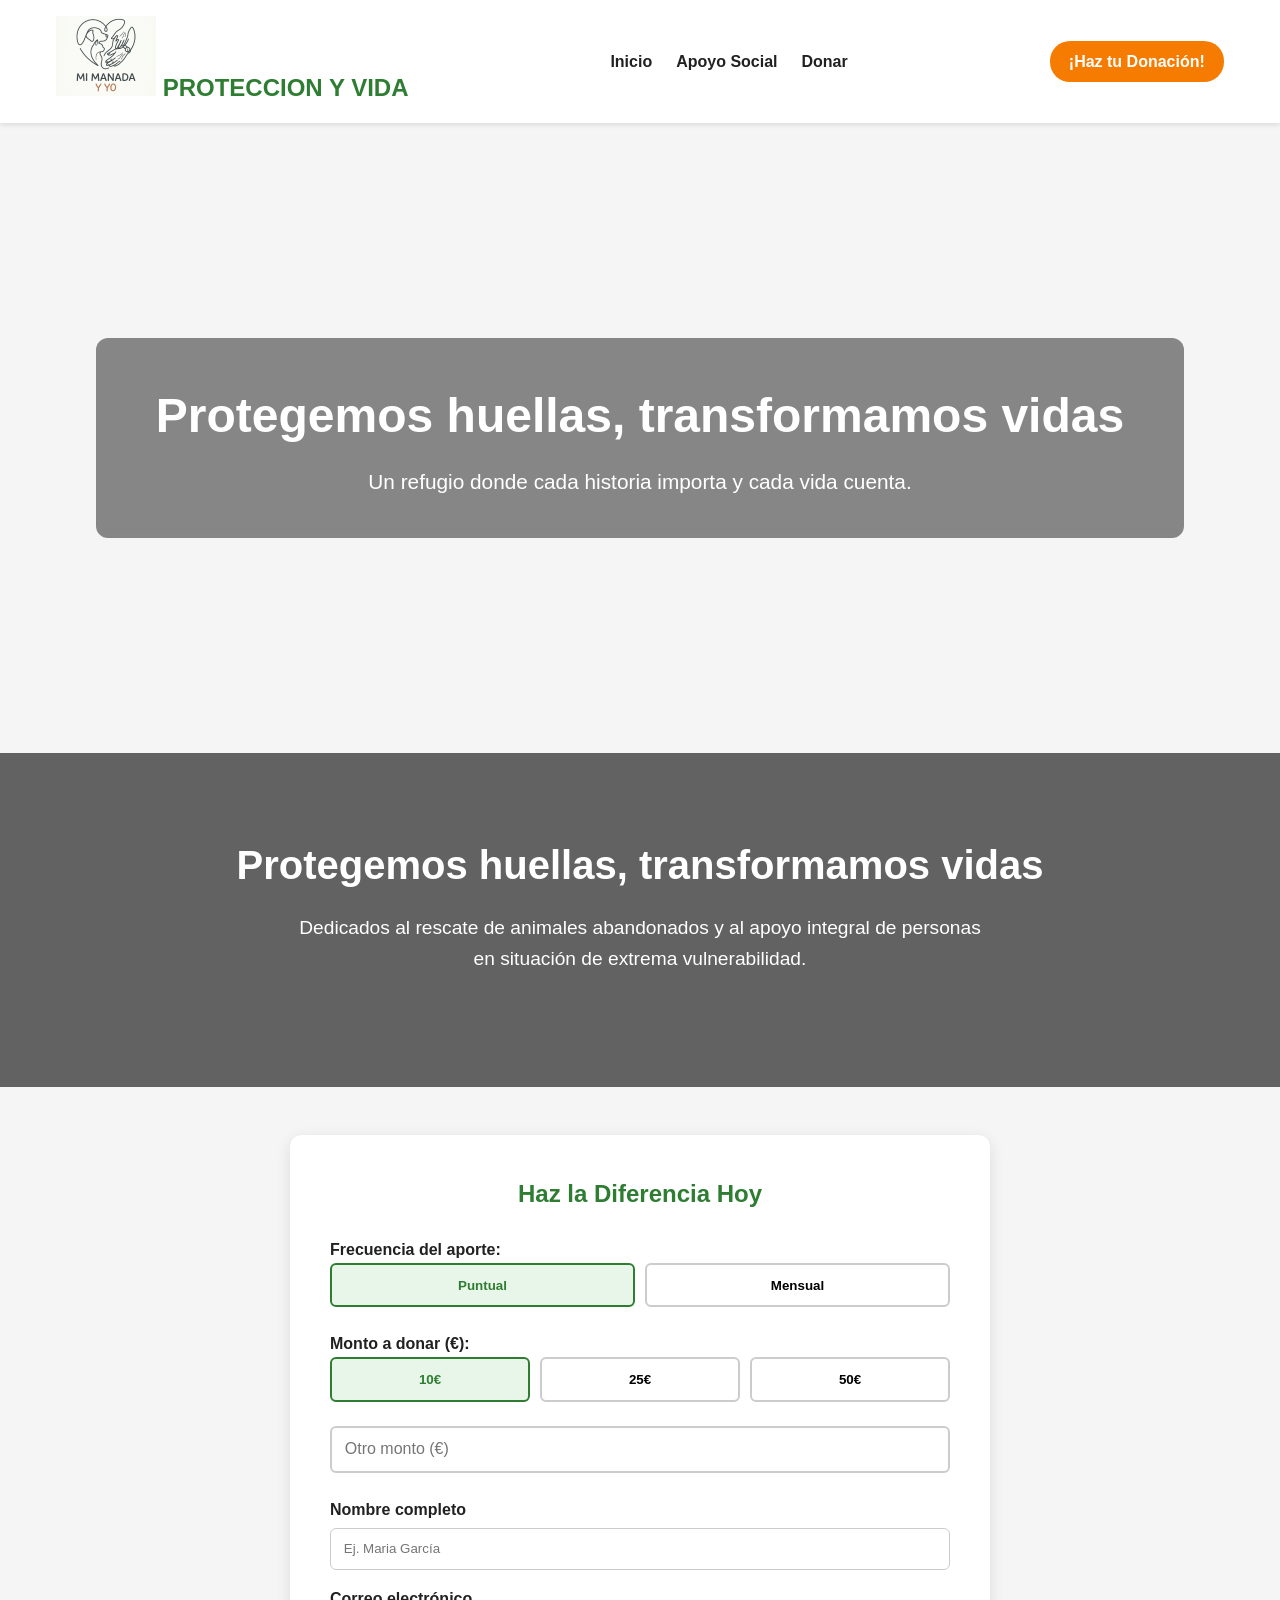
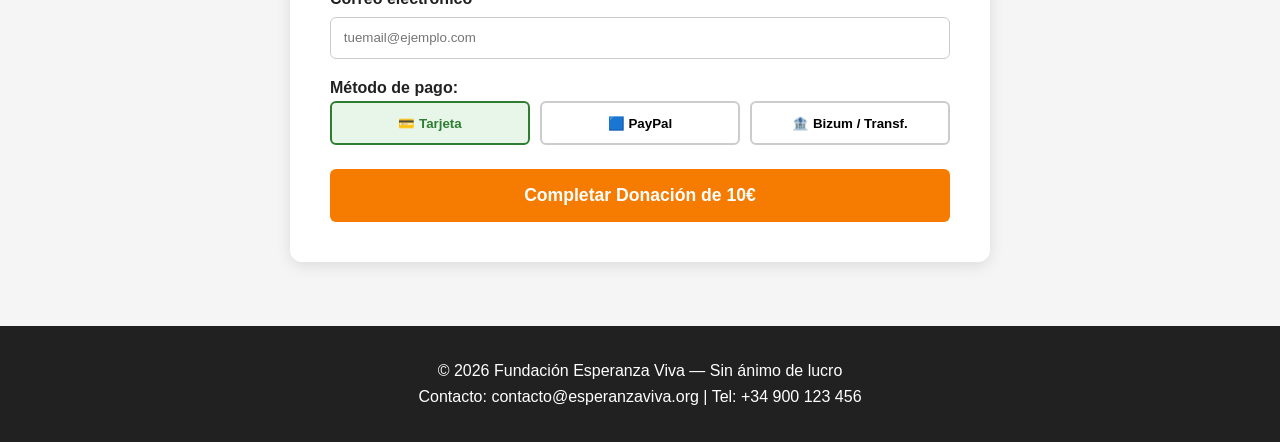
==== donaciones.html @ 2d6a024a "Hero con fondo gato1 en index" ====
<html lang="es">
<head>
  <meta charset="UTF-8">
  <meta name="viewport" content="width=device-width, initial-scale=1.0">
  <title>Fundación Mi Manada y Yo  </title>
  <style>
    :root {
      --primary: #2e7d32;
      --secondary: #0288d1;
      --accent: #f57c00;
      --dark: #212121;
      --light: #f5f5f5;
      --border: #cccccc;
    }

    * { box-sizing: border-box; margin: 0; padding: 0; font-family: 'Segoe UI', Tahoma, Geneva, Verdana, sans-serif; }
    body { line-height: 1.6; color: var(--dark); background-color: var(--light); }

    /* Header & Nav */
    header { background: white; box-shadow: 0 2px 5px rgba(0,0,0,0.1); position: sticky; top: 0; z-index: 100; }
    .nav-container { display: flex; justify-content: space-between; align-items: center; max-width: 1200px; margin: 0 auto; padding: 1rem; }
    .logo { font-size: 1.5rem; font-weight: bold; color: var(--primary); }
    .nav-links { display: flex; list-style: none; gap: 1.5rem; }
    .nav-links a { text-decoration: none; color: var(--dark); font-weight: 600; }
    .btn-donate { background: var(--accent); color: white; padding: 0.5rem 1.2rem; border-radius: 20px; text-decoration: none; font-weight: bold; }

    /* Hero Section */
    .hero { background: linear-gradient(rgba(0,0,0,0.6), rgba(0,0,0,0.6)), url('<img src="/imagen/manada.png" alt="Mi Manada y Yo - Imagen de la comunidad" class="hero-img">:/images/manada.png') center/cover; color: white; padding: 5rem 1rem; text-align: center; }
    .hero h1 { font-size: 2.5rem; margin-bottom: 1rem; }
    .hero p { font-size: 1.2rem; max-width: 700px; margin: 0 auto 2rem; }

    /* Programas / Pilares */
    .section-title { text-align: center; margin: 3rem 0 1.5rem; font-size: 2rem; color: var(--primary); }
    .cards-container { display: grid; grid-template-columns: repeat(auto-fit, minmax(280px, 1fr)); gap: 2rem; max-width: 1200px; margin: 0 auto; padding: 0 1rem; }
    .card { background: white; border-radius: 8px; overflow: hidden; box-shadow: 0 4px 6px rgba(0,0,0,0.1); text-align: center; padding: 1.5rem; }
    .card-icon { font-size: 2.5rem; margin-bottom: 1rem; }
    .card h3 { color: var(--dark); margin-bottom: 0.5rem; }

    /* Formulario de Donaciones */
    .donation-section { background: white; max-width: 700px; margin: 3rem auto; padding: 2.5rem; border-radius: 12px; box-shadow: 0 4px 15px rgba(0,0,0,0.1); }
    .freq-selector, .amount-selector, .payment-selector { display: flex; gap: 10px; margin-bottom: 1.5rem; }
    
    .btn-opt { flex: 1; padding: 0.8rem; border: 2px solid var(--border); background: white; font-weight: bold; border-radius: 6px; cursor: pointer; text-align: center; }
    .btn-opt.active { border-color: var(--primary); background-color: #e8f5e9; color: var(--primary); }
    
    .custom-amount { width: 100%; padding: 0.8rem; margin-bottom: 1.5rem; border: 2px solid var(--border); border-radius: 6px; font-size: 1rem; }
    
    .form-group { margin-bottom: 1rem; }
    .form-group label { display: block; margin-bottom: 0.3rem; font-weight: 600; }
    .form-group input { width: 100%; padding: 0.8rem; border: 1px solid var(--border); border-radius: 6px; }

    .btn-submit { width: 100%; background: var(--accent); color: white; padding: 1rem; border: none; border-radius: 6px; font-size: 1.1rem; font-weight: bold; cursor: pointer; transition: background 0.3s; }
    .btn-submit:hover { background: #e66900; }

    #success-message { display: none; margin-top: 1rem; padding: 1rem; background: #d4edda; color: #155724; border-radius: 6px; text-align: center; font-weight: bold; }

    /* Footer */
    footer { background: var(--dark); color: white; text-align: center; padding: 2rem 1rem; margin-top: 4rem; }
    /* Hero con imagen de fondo */
#hero {
    background-image: url("imagen/gato1.png");
    background-size: cover;
    background-position: center;
    background-repeat: no-repeat;
    height: 70vh;
    display: flex;
    align-items: center;
    justify-content: center;
    position: relative;
}

/* Capa oscura para que el texto se lea bien */
.hero-overlay {
    background: rgba(0, 0, 0, 0.45);
    padding: 40px 60px;
    border-radius: 12px;
    text-align: center;
    color: white;
    backdrop-filter: blur(3px);
}

/* Título */
#hero h1 {
    font-size: 3rem;
    margin-bottom: 10px;
    font-weight: 700;
}

/* Subtítulo */
#hero p {
    font-size: 1.3rem;
    margin: 0;
}

  </style>
</head>
<body>

  <header>
    <div class="nav-container">
      
      <div class="logo"><img src="/imagen/logo_1.png" alt="Nombre de la Empresa" width="100" height="auto"> PROTECCION Y VIDA</div>
      <ul class="nav-links">
        <li><a href="#index">Inicio</a></li>
        <li><a href="#social">Apoyo Social</a></li>
        <li><a href="#donaciones">Donar</a></li>
      </ul>
      <a href="#donaciones" class="btn-donate">¡Haz tu Donación!</a>
    </div>
  </header>
  <section id="hero">
    <div class="hero-overlay">
        <h1>Protegemos huellas, transformamos vidas</h1>
        <p>Un refugio donde cada historia importa y cada vida cuenta.</p>
    </div>
</section>


  <section class="hero">
    <h1>Protegemos huellas, transformamos vidas</h1>
    <p>Dedicados al rescate de animales abandonados y al apoyo integral de personas en situación de extrema vulnerabilidad.</p>
  </section>

  <section class="donation-section" id="donaciones">
    <h2 style="text-align: center; color: var(--primary); margin-bottom: 1.5rem;">Haz la Diferencia Hoy</h2>
    
    <form id="donation-form" onsubmit="procesarDonacion(event)">
      <label style="font-weight: bold;">Frecuencia del aporte:</label>
      <div class="freq-selector">
        <button type="button" class="btn-opt active" onclick="setFrecuencia(this)">Puntual</button>
        <button type="button" class="btn-opt" onclick="setFrecuencia(this)">Mensual</button>
      </div>

      <label style="font-weight: bold;">Monto a donar (€):</label>
      <div class="amount-selector">
        <button type="button" class="btn-opt active" onclick="setMonto(this, 10)">10€</button>
        <button type="button" class="btn-opt" onclick="setMonto(this, 25)">25€</button>
        <button type="button" class="btn-opt" onclick="setMonto(this, 50)">50€</button>
      </div>
      <input type="number" id="monto-personalizado" class="custom-amount" placeholder="Otro monto (€)" min="1">

      <div class="form-group">
        <label for="nombre">Nombre completo</label>
        <input type="text" id="nombre" required placeholder="Ej. Maria García">
      </div>
      <div class="form-group">
        <label for="email">Correo electrónico</label>
        <input type="email" id="email" required placeholder="tuemail@ejemplo.com">
      </div>

      <label style="font-weight: bold;">Método de pago:</label>
      <div class="payment-selector">
        <button type="button" class="btn-opt active" onclick="setMetodo(this)">💳 Tarjeta</button>
        <button type="button" class="btn-opt" onclick="setMetodo(this)">🟦 PayPal</button>
        <button type="button" class="btn-opt" onclick="setMetodo(this)">🏦 Bizum / Transf.</button>
      </div>

      <button type="submit" class="btn-submit" id="submit-btn">Completar Donación de 10€</button>
    </form>

    <div id="success-message">
      ¡Muchas gracias por tu generosidad! Tu ayuda llega directo a quienes más lo necesitan. ❤️
    </div>
  </section>

  <footer>
    <p>&copy; 2026 Fundación Esperanza Viva — Sin ánimo de lucro</p>
    <p>Contacto: contacto@esperanzaviva.org | Tel: +34 900 123 456</p>
  </footer>

  <script>
    let montoSeleccionado = 10;

    function setFrecuencia(elemento) {
      document.querySelectorAll('.freq-selector .btn-opt').forEach(btn => btn.classList.remove('active'));
      elemento.classList.add('active');
    }

    function setMonto(elemento, valor) {
      document.querySelectorAll('.amount-selector .btn-opt').forEach(btn => btn.classList.remove('active'));
      elemento.classList.add('active');
      document.getElementById('monto-personalizado').value = '';
      montoSeleccionado = valor;
      actualizarBoton();
    }

    document.getElementById('monto-personalizado').addEventListener('input', (e) => {
      document.querySelectorAll('.amount-selector .btn-opt').forEach(btn => btn.classList.remove('active'));
      montoSeleccionado = e.target.value || 0;
      actualizarBoton();
    });

    function setMetodo(elemento) {
      document.querySelectorAll('.payment-selector .btn-opt').forEach(btn => btn.classList.remove('active'));
      elemento.classList.add('active');
    }

    function actualizarBoton() {
      document.getElementById('submit-btn').innerText = `Completar Donación de ${montoSeleccionado}€`;
    }

    function procesarDonacion(event) {
      event.preventDefault();
      document.getElementById('donation-form').style.display = 'none';
      document.getElementById('success-message').style.display = 'block';
    }
  </script>

</body>
</html>
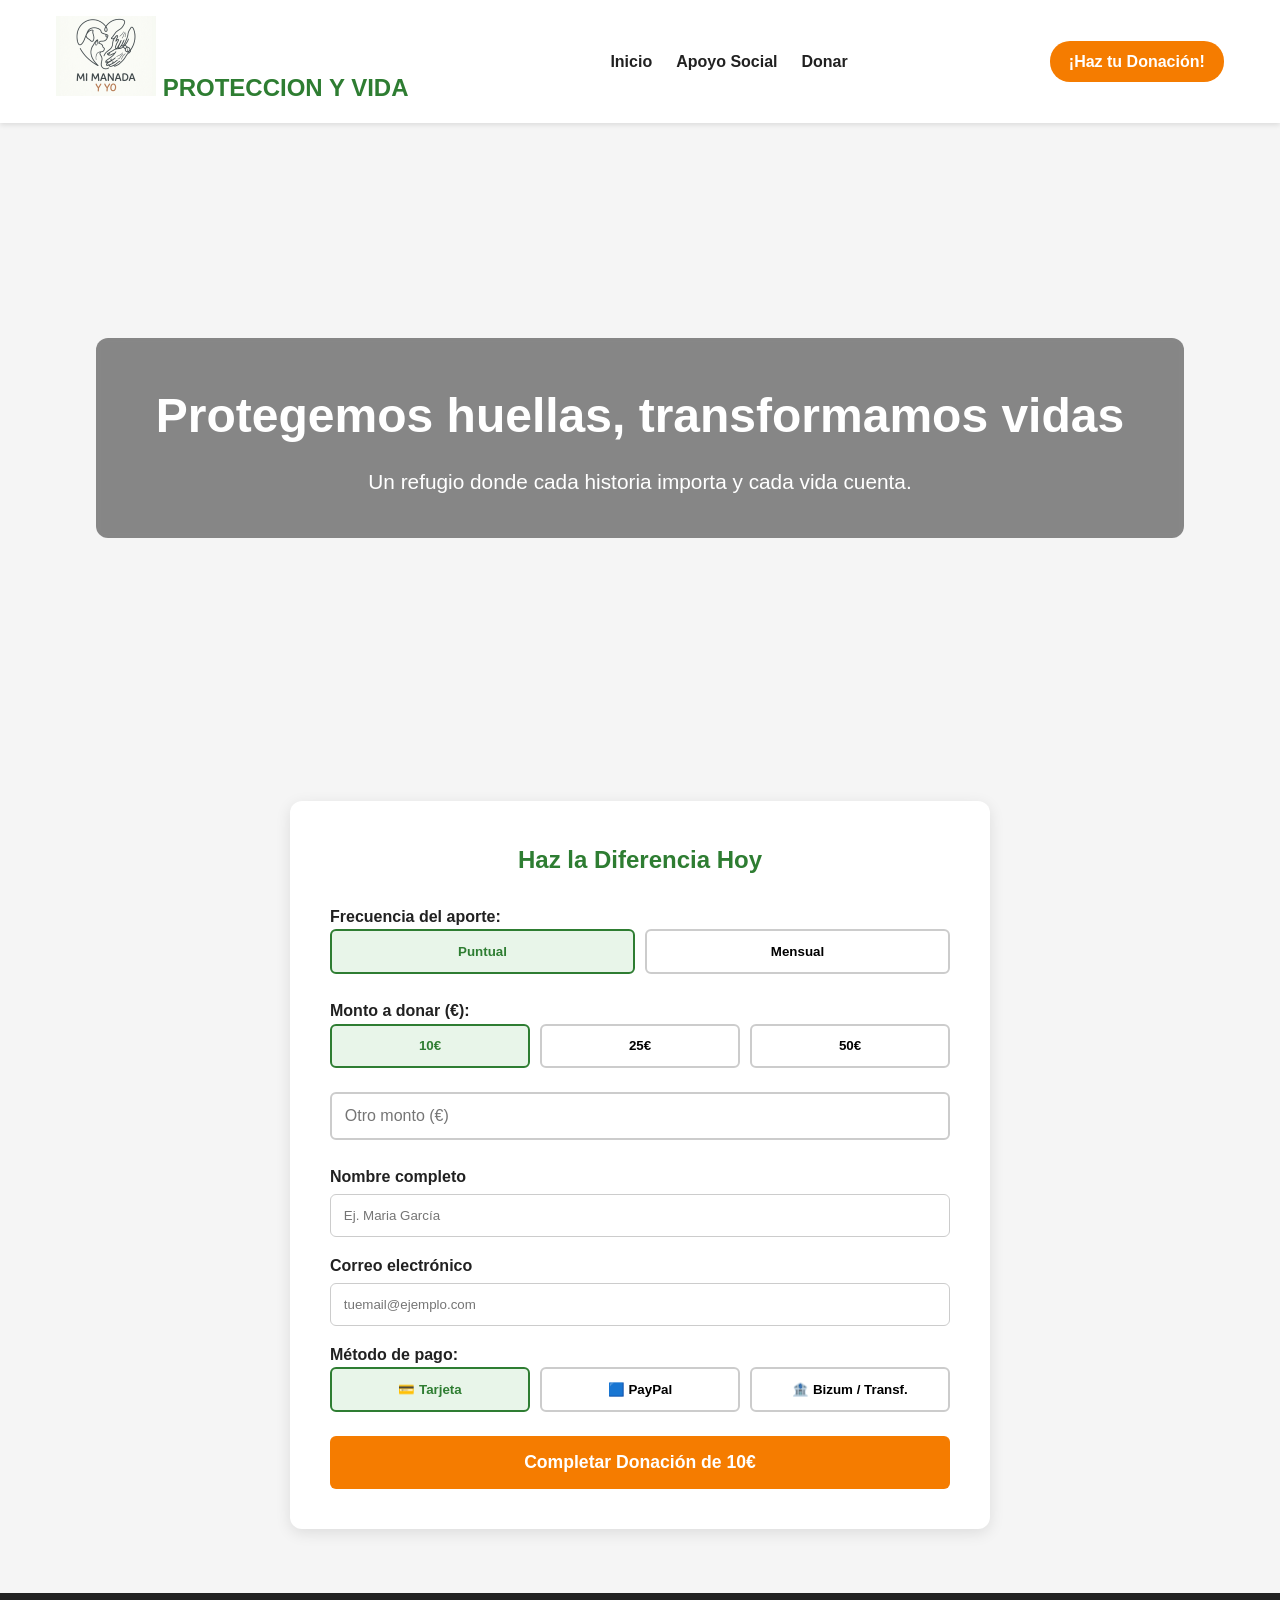
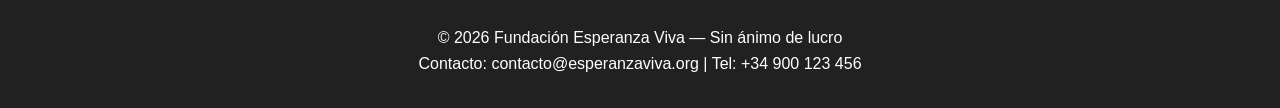
==== commit ea1da1c4: "Hero con fondo gato1 en donaciones.html" ====
--- a/donaciones.html
+++ b/donaciones.html
@@ -115,13 +115,7 @@
         <p>Un refugio donde cada historia importa y cada vida cuenta.</p>
     </div>
 </section>
-
-
-  <section class="hero">
-    <h1>Protegemos huellas, transformamos vidas</h1>
-    <p>Dedicados al rescate de animales abandonados y al apoyo integral de personas en situación de extrema vulnerabilidad.</p>
-  </section>
-
+ 
   <section class="donation-section" id="donaciones">
     <h2 style="text-align: center; color: var(--primary); margin-bottom: 1.5rem;">Haz la Diferencia Hoy</h2>
     
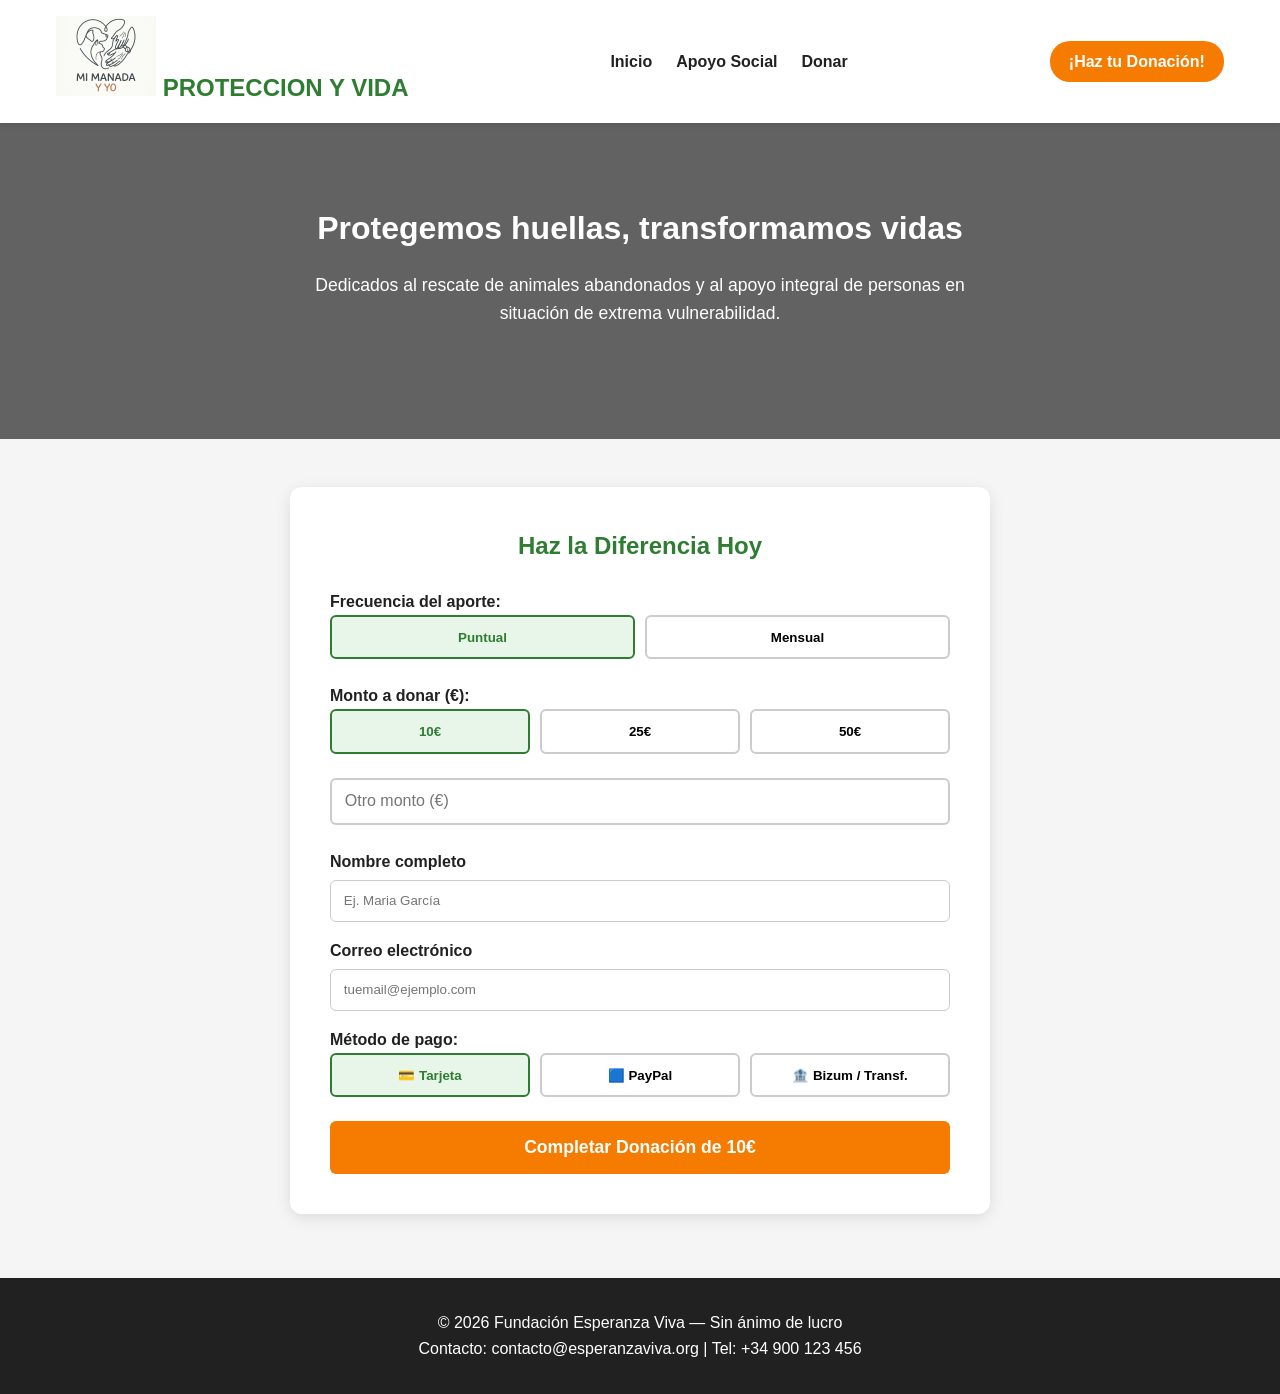
==== commit 9fd584c4: "Hero con fondo gato1 en donaciones.html" ====
--- a/donaciones.html
+++ b/donaciones.html
@@ -27,8 +27,8 @@
 
     /* Hero Section */
     .hero { background: linear-gradient(rgba(0,0,0,0.6), rgba(0,0,0,0.6)), url('<img src="/imagen/manada.png" alt="Mi Manada y Yo - Imagen de la comunidad" class="hero-img">:/images/manada.png') center/cover; color: white; padding: 5rem 1rem; text-align: center; }
-    .hero h1 { font-size: 2.5rem; margin-bottom: 1rem; }
-    .hero p { font-size: 1.2rem; max-width: 700px; margin: 0 auto 2rem; }
+    .hero h1 { font-size: 2.0rem; margin-bottom: 1rem; }
+    .hero p { font-size: 1.1rem; max-width: 700px; margin: 0 auto 2rem; }
 
     /* Programas / Pilares */
     .section-title { text-align: center; margin: 3rem 0 1.5rem; font-size: 2rem; color: var(--primary); }
@@ -57,42 +57,6 @@
 
     /* Footer */
     footer { background: var(--dark); color: white; text-align: center; padding: 2rem 1rem; margin-top: 4rem; }
-    /* Hero con imagen de fondo */
-#hero {
-    background-image: url("imagen/gato1.png");
-    background-size: cover;
-    background-position: center;
-    background-repeat: no-repeat;
-    height: 70vh;
-    display: flex;
-    align-items: center;
-    justify-content: center;
-    position: relative;
-}
-
-/* Capa oscura para que el texto se lea bien */
-.hero-overlay {
-    background: rgba(0, 0, 0, 0.45);
-    padding: 40px 60px;
-    border-radius: 12px;
-    text-align: center;
-    color: white;
-    backdrop-filter: blur(3px);
-}
-
-/* Título */
-#hero h1 {
-    font-size: 3rem;
-    margin-bottom: 10px;
-    font-weight: 700;
-}
-
-/* Subtítulo */
-#hero p {
-    font-size: 1.3rem;
-    margin: 0;
-}
-
   </style>
 </head>
 <body>
@@ -109,13 +73,12 @@
       <a href="#donaciones" class="btn-donate">¡Haz tu Donación!</a>
     </div>
   </header>
-  <section id="hero">
-    <div class="hero-overlay">
-        <h1>Protegemos huellas, transformamos vidas</h1>
-        <p>Un refugio donde cada historia importa y cada vida cuenta.</p>
-    </div>
-</section>
- 
+
+  <section class="hero">
+    <h1>Protegemos huellas, transformamos vidas</h1>
+    <p>Dedicados al rescate de animales abandonados y al apoyo integral de personas en situación de extrema vulnerabilidad.</p>
+  </section>
+
   <section class="donation-section" id="donaciones">
     <h2 style="text-align: center; color: var(--primary); margin-bottom: 1.5rem;">Haz la Diferencia Hoy</h2>
     
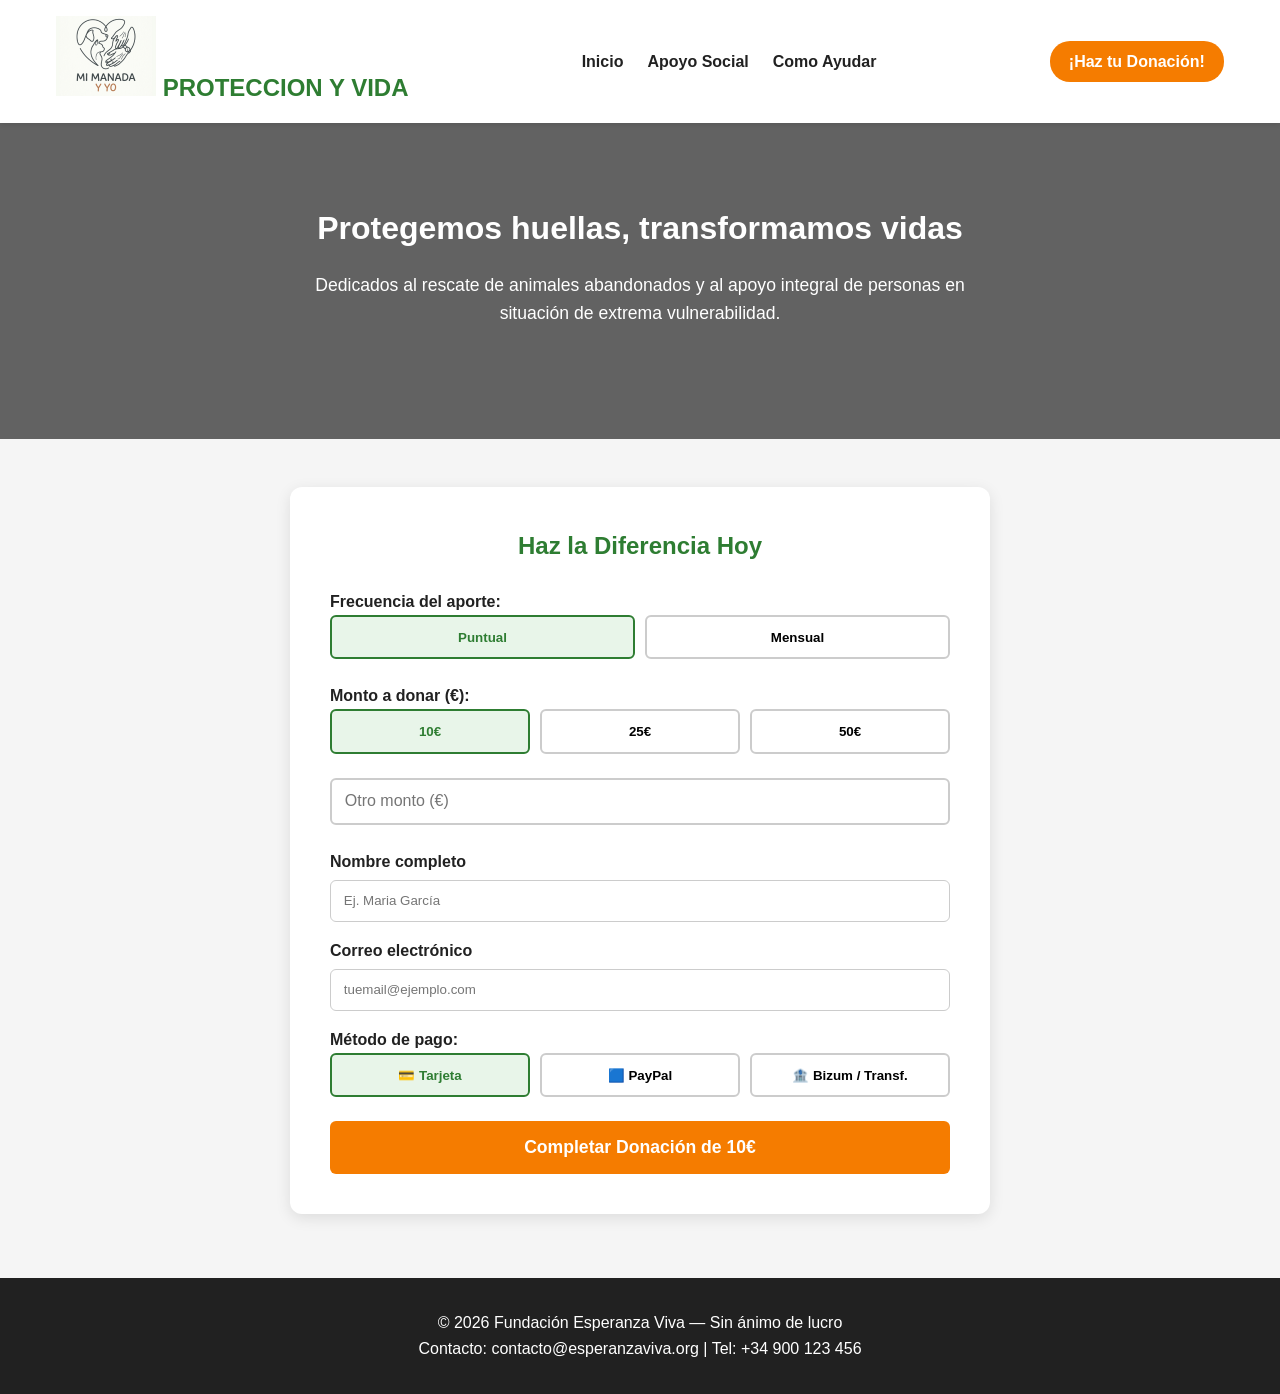
==== commit 1e460e70: "Actualización" ====
--- a/donaciones.html
+++ b/donaciones.html
@@ -3,7 +3,7 @@
 <head>
   <meta charset="UTF-8">
   <meta name="viewport" content="width=device-width, initial-scale=1.0">
-  <title>Fundación Mi Manada y Yo  </title>
+  <title>" Mi Manada y Yo " </title>
   <style>
     :root {
       --primary: #2e7d32;
@@ -64,11 +64,11 @@
   <header>
     <div class="nav-container">
       
-      <div class="logo"><img src="/imagen/logo_1.png" alt="Nombre de la Empresa" width="100" height="auto"> PROTECCION Y VIDA</div>
+      <div class="logo"><img src="/imagen/logo_1.png" alt="Mi manada y Yo" width="100" height="auto"> PROTECCION Y VIDA</div>
       <ul class="nav-links">
-        <li><a href="#index">Inicio</a></li>
-        <li><a href="#social">Apoyo Social</a></li>
-        <li><a href="#donaciones">Donar</a></li>
+        <li><a href="index.html">Inicio</a></li>
+        <li><a href="galeria.html">Apoyo Social</a></li>
+        <li><a href="donaciones.html">Como Ayudar</a></li>
       </ul>
       <a href="#donaciones" class="btn-donate">¡Haz tu Donación!</a>
     </div>
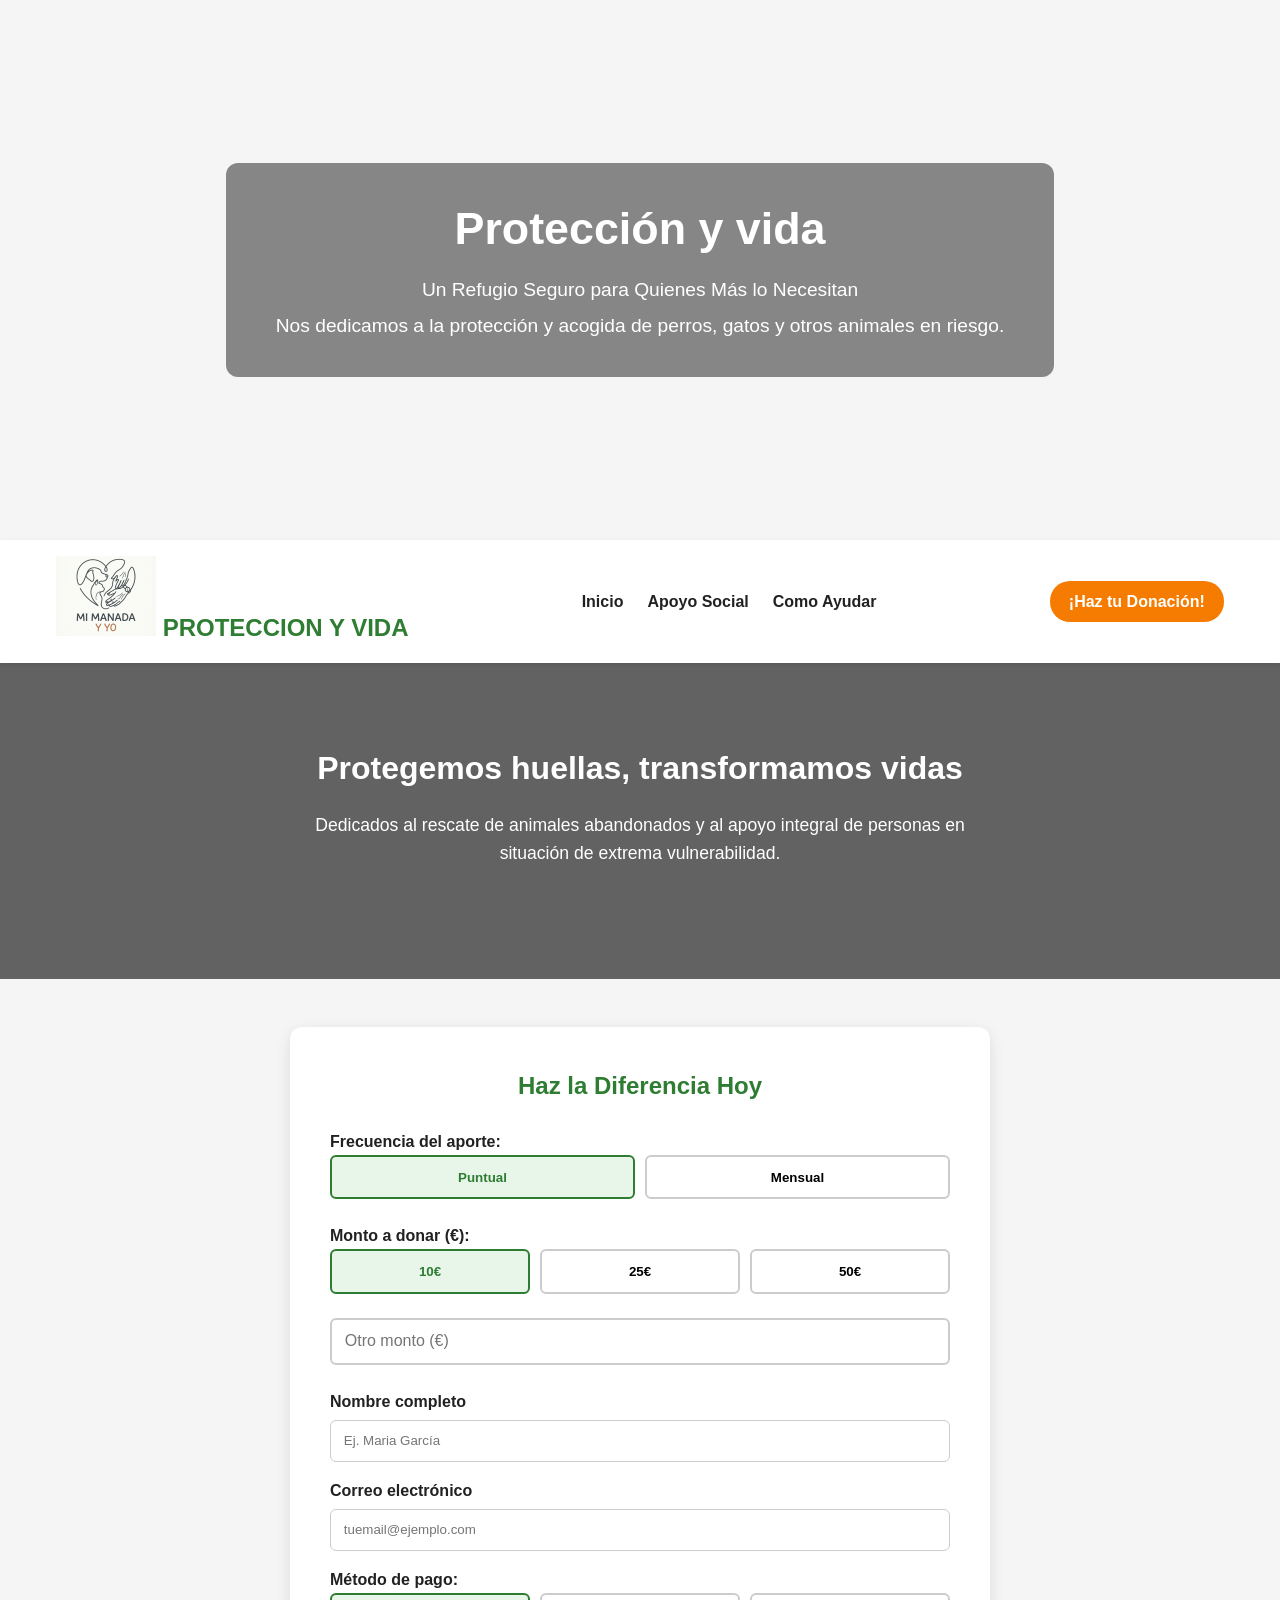
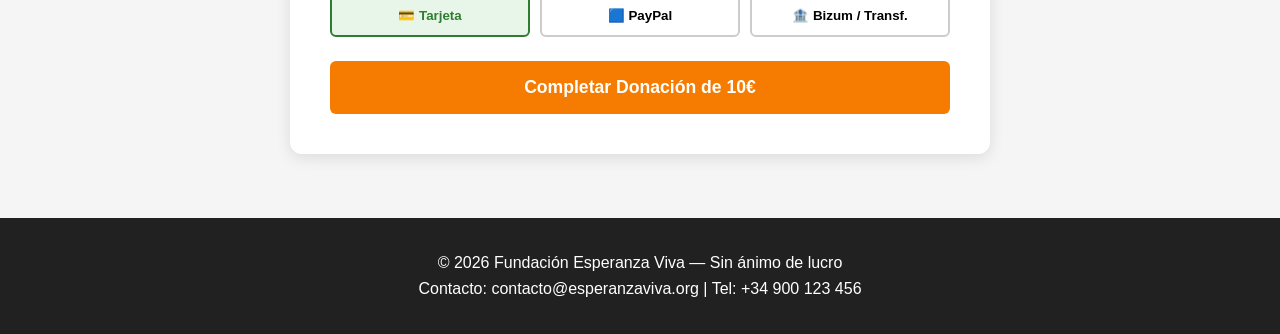
==== commit 4d66fa0b: "Añadido banner a donaciones.html" ====
--- a/donaciones.html
+++ b/donaciones.html
@@ -57,9 +57,49 @@
 
     /* Footer */
     footer { background: var(--dark); color: white; text-align: center; padding: 2rem 1rem; margin-top: 4rem; }
+    /* Banner principal (hero) */
+#hero {
+    background-image: url("imagen/gato1.png"); /* Usa la misma imagen que en index */
+    background-size: cover;
+    background-position: center;
+    background-repeat: no-repeat;
+    height: 60vh;
+    display: flex;
+    align-items: center;
+    justify-content: center;
+    text-align: center;
+    color: white;
+    padding: 20px;
+}
+
+.hero-content {
+    background: rgba(0, 0, 0, 0.45);
+    padding: 30px 50px;
+    border-radius: 12px;
+    backdrop-filter: blur(3px);
+}
+
+#hero h1 {
+    font-size: 2.8rem;
+    margin-bottom: 10px;
+    font-weight: 700;
+}
+
+#hero p {
+    font-size: 1.2rem;
+    margin: 5px 0;
+}
+
   </style>
 </head>
 <body>
+<section id="hero">
+    <div class="hero-content">
+        <h1>Protección y vida</h1>
+        <p>Un Refugio Seguro para Quienes Más lo Necesitan</p>
+        <p>Nos dedicamos a la protección y acogida de perros, gatos y otros animales en riesgo.</p>
+    </div>
+</section>
 
   <header>
     <div class="nav-container">
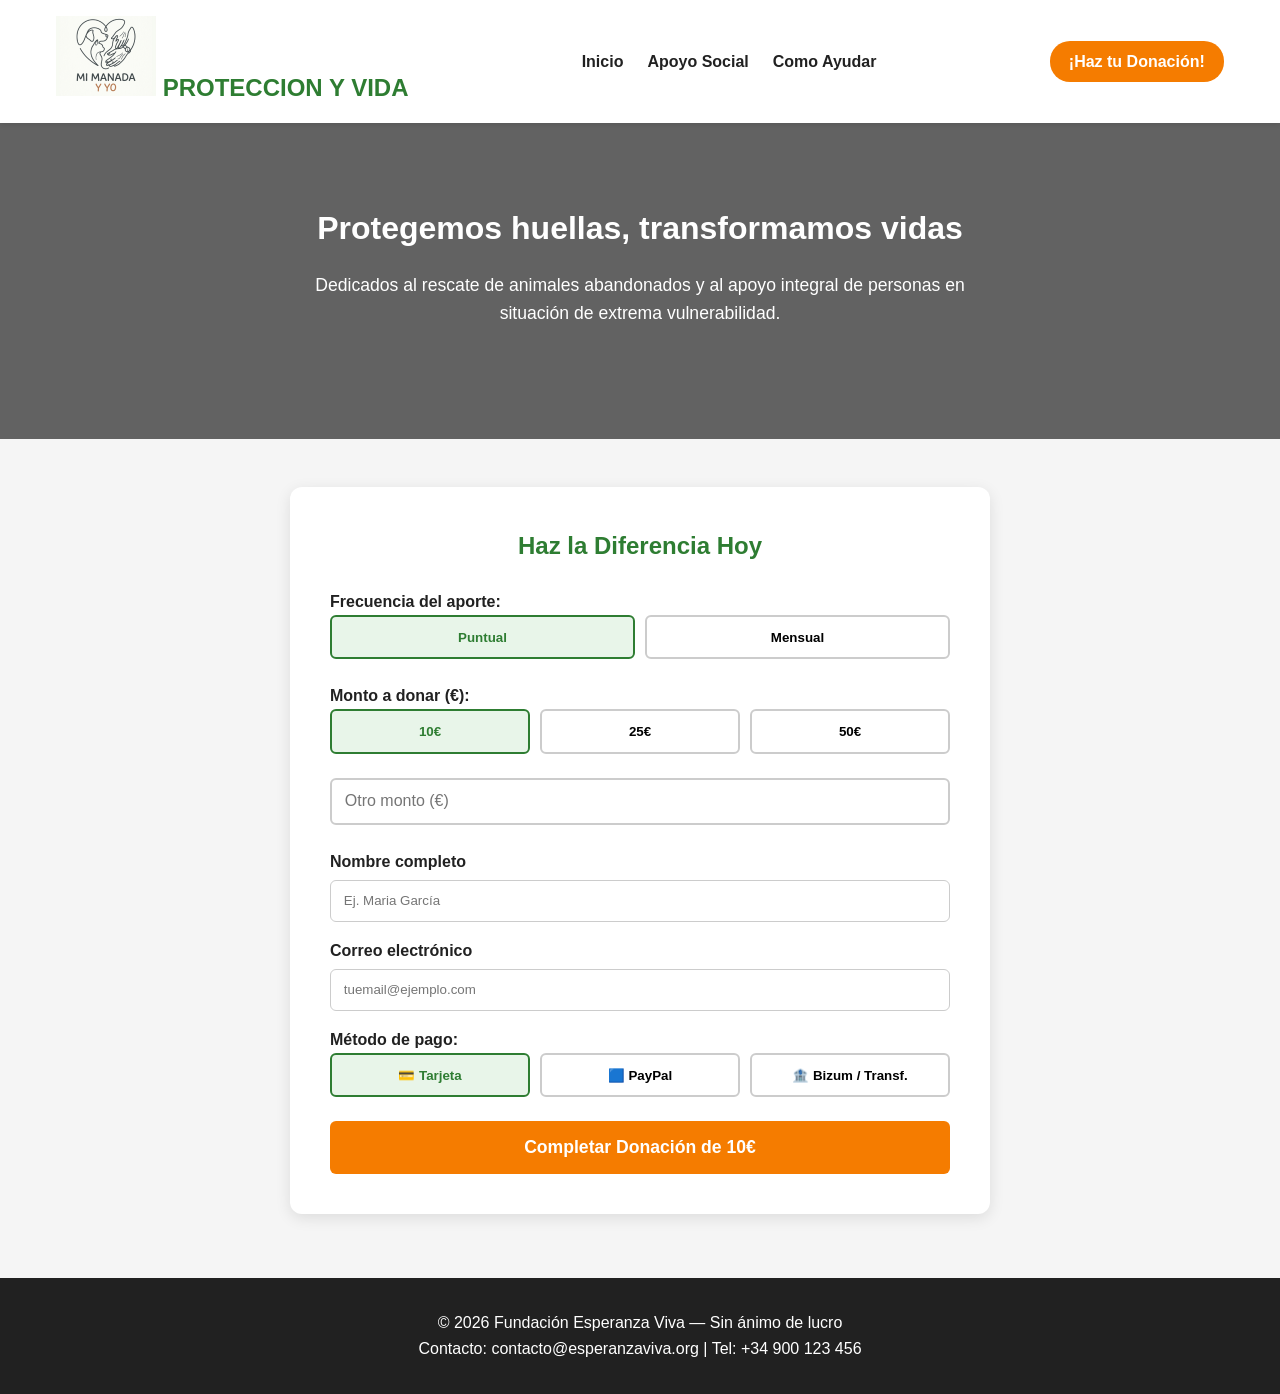
==== commit 3ca47941: "auto-commit" ====
--- a/donaciones.html
+++ b/donaciones.html
@@ -57,49 +57,9 @@
 
     /* Footer */
     footer { background: var(--dark); color: white; text-align: center; padding: 2rem 1rem; margin-top: 4rem; }
-    /* Banner principal (hero) */
-#hero {
-    background-image: url("imagen/gato1.png"); /* Usa la misma imagen que en index */
-    background-size: cover;
-    background-position: center;
-    background-repeat: no-repeat;
-    height: 60vh;
-    display: flex;
-    align-items: center;
-    justify-content: center;
-    text-align: center;
-    color: white;
-    padding: 20px;
-}
-
-.hero-content {
-    background: rgba(0, 0, 0, 0.45);
-    padding: 30px 50px;
-    border-radius: 12px;
-    backdrop-filter: blur(3px);
-}
-
-#hero h1 {
-    font-size: 2.8rem;
-    margin-bottom: 10px;
-    font-weight: 700;
-}
-
-#hero p {
-    font-size: 1.2rem;
-    margin: 5px 0;
-}
-
   </style>
 </head>
 <body>
-<section id="hero">
-    <div class="hero-content">
-        <h1>Protección y vida</h1>
-        <p>Un Refugio Seguro para Quienes Más lo Necesitan</p>
-        <p>Nos dedicamos a la protección y acogida de perros, gatos y otros animales en riesgo.</p>
-    </div>
-</section>
 
   <header>
     <div class="nav-container">
@@ -108,7 +68,7 @@
       <ul class="nav-links">
         <li><a href="index.html">Inicio</a></li>
         <li><a href="galeria.html">Apoyo Social</a></li>
-        <li><a href="donaciones.html">Como Ayudar</a></li>
+        <li><a href="donaciones">Como Ayudar</a></li>
       </ul>
       <a href="#donaciones" class="btn-donate">¡Haz tu Donación!</a>
     </div>
